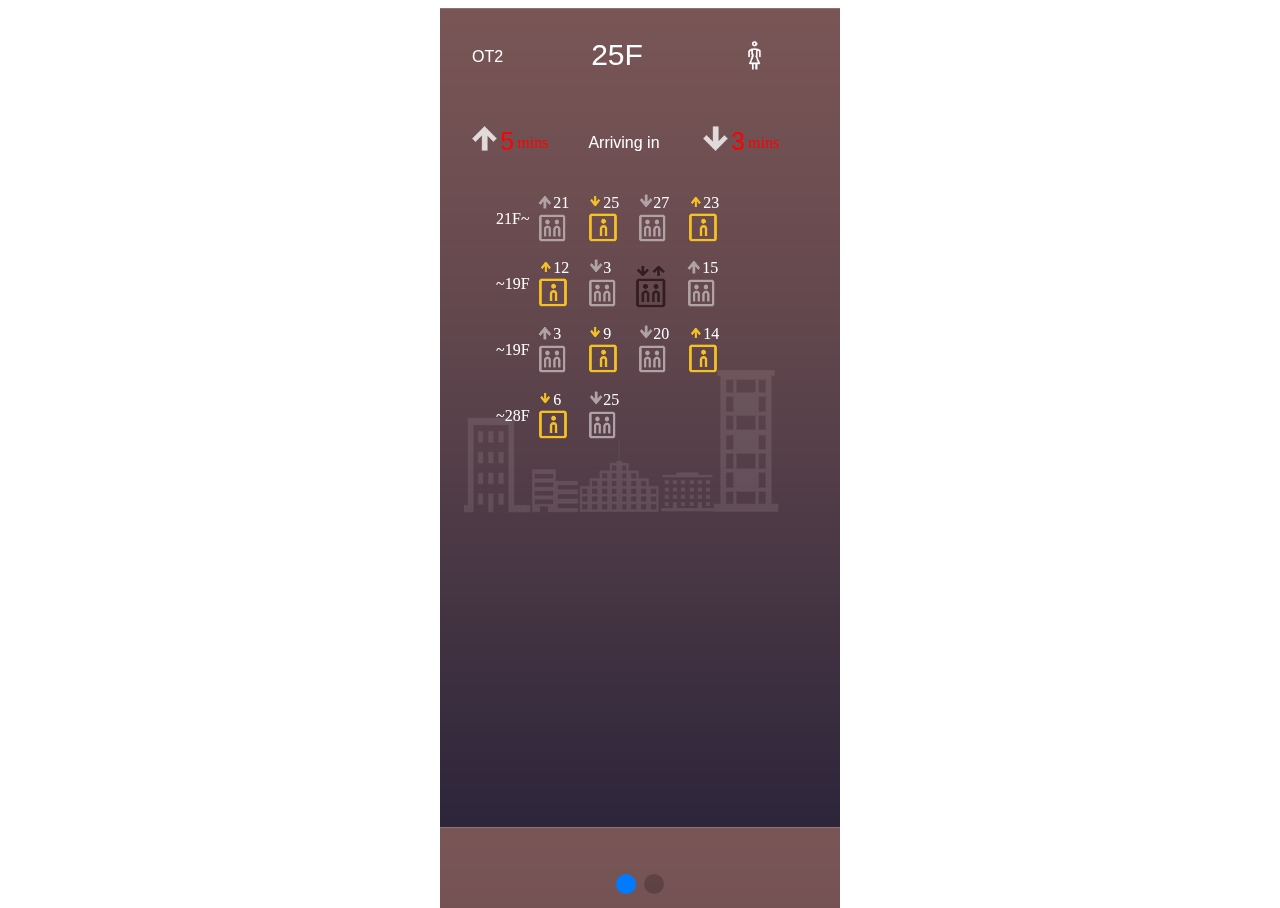
==== queueFree_change/index.html @ e272f4ec "Latest Change" ====
<!DOCTYPE HTML>
<html>
	<meta charset="UTF-8">    
	<!--设置视口,解决pc和手机屏幕不匹配问题-->    
	<meta name="viewport" content="width=device-width,     
	initial-scale=1.0,user-scalable=no,maximum-scale=1.0,minimum-scale=1.0">
	<head>		
		<link rel="stylesheet" href="css/swiper.min.css">
		<link rel="stylesheet" href="css/main.css" />
		<script src="js/swiper.min.js"></script>
		<script src="js/jquery.min.js"></script>	
		<script src="js/jquery.slimscroll.min.js"></script>
		<script src="js/queueFree.js"></script>
		
	</head>
	<body>
		<div class="swiper-container">		
			<div class="swiper-wrapper">
				<div class="swiper-slide">	
					<div class="main_wrap">
						<div class="setting">
							<p class="company">OT2</p>
							<p class="floor">25F</p>
							<img src="images/female.png" width="30" height="30" class = "setting-sex"/>				
						</div>
						<div class="time-container">
							<img src="images/arrow_up.png" width="25" height="25" class = "arrow-up"/>	
							<p class="time">5</p>
							<p class="min">mins</p>						
							<p class="arrive">Arriving in</p>
							<img src="images/arrow_down.png" width="25" height="25" class = "arrow-down"/>
							<p class="time">3</p>
							<p class="min">mins</p>
						</div>
						<div class = "lift-container">
							<p class="lift_floor">21F~</p>
							<ul class="floor_higher">
								<li>
								<div class="container">
									<div class="director">
										<img src="images/up_red.png" width="15" height="15" class = "img_arrow1"/>				
									</div>
									<div class="content" id="f1">21</div>
									<img src="images/lift_red.png" width="30" height="30" class = "cave1"/>
								</div>																
								</li>
								<li>
								<div class="container">
									<div class="director">
										<img src="images/down_green.png" width="15" height="15" class = "img_arrow2"/>				
									</div>
									<div class="content" id="f2">25</div>
									<img src="images/lift_green.png" width="30" height="30" class = "cave2"/>
								</div>																
								</li>
								<li>
								<div class="container">
									<div class="director">
										<img src="images/down_red.png" width="15" height="15" class = "img_arrow3"/>				
									</div>
									<div class="content" id="f3">27</div>
									<img src="images/lift_red.png" width="30" height="30" class = "cave3"/>
								</div>																
								</li>
								<li>
								<div class="container">
									<div class="director">
										<img src="images/up_green.png" width="15" height="15" class = "img_arrow4"/>				
									</div>
									<div class="content" id = "f4">23</div>
									<img src="images/lift_green.png" width="30" height="30" class = "cave4"/>
								</div>															
								</li>
							</ul>	
							<p class="lift_floor">~19F</p>
							<ul class = "floor_lower">
								<li>
								<div class="container">
									<div class="director">
										<img src="images/up_green.png" width="15" height="15" class = "img_arrow4"/>				
									</div>
									<div class="content" id="f5">12</div>
									<img src="images/lift_green.png" width="30" height="30" class = "cave4"/>
								</div>									
								</li>
								<li>
								<div class="container-s">
									<div class="director">
										<img src="images/down_red.png" width="15" height="15" class = "img_arrow3"/>				
									</div>
									<div class="content" id="f6">3</div>
									<img src="images/lift_red.png" width="30" height="30" class = "cave3"/>
								</div>																
								</li>
								<li class ="repair_lift"><img src="images/repair_lift.png" width="45" height="45"/></li>
								<li>
								<div class="container">
									<div class="director">
										<img src="images/up_red.png" width="15" height="15" class = "img_arrow1"/>				
									</div>
									<div class="content" id="f7">15</div>
									<img src="images/lift_red.png" width="30" height="30" class = "cave1"/>
								</div>															
								</li>						
							</ul>
							<p class="lift_floor">~19F</p>
							<ul class = "floor_lower">
								<li>
								<div class="container">
									<div class="director">
										<img src="images/up_red.png" width="15" height="15" class = "img_arrow1"/>				
									</div>
									<div class="content" id="f8">3</div>
									<img src="images/lift_red.png" width="30" height="30" class = "cave1"/>
								</div>																
								</li>
								<li>
								<div class="container">
									<div class="director">
										<img src="images/down_green.png" width="15" height="15" class = "img_arrow2"/>				
									</div>
									<div class="content" id="f9">9</div>
									<img src="images/lift_green.png" width="30" height="30" class = "cave2"/>
								</div>															
								</li>
								<li>
								<div class="container">
									<div class="director">
										<img src="images/down_red.png" width="15" height="15" class = "img_arrow3"/>				
									</div>
									<div class="content" id="f10">20</div>
									<img src="images/lift_red.png" width="30" height="30" class = "cave3"/>
								</div>																
								</li>
								<li>
								<div class="container">
									<div class="director">
										<img src="images/up_green.png" width="15" height="15" class = "img_arrow4"/>				
									</div>
									<div class="content" id="f11">14</div>
									<img src="images/lift_green.png" width="30" height="30" class = "cave4"/>
								</div>																
								</li></ul>
							<p class="lift_floor">~28F</p>
							<ul class = "cargo_lift">
								<li>
								<div class="container">
									<div class="director">
										<img src="images/down_green.png" width="15" height="15" class = "img_arrow2"/>				
									</div>
									<div class="content" id="f12">6</div>
									<img src="images/lift_green.png" width="30" height="30" class = "cave2"/>
								</div>															
								</li>
								<li>
								<div class="container">
									<div class="director">
										<img src="images/down_red.png" width="15" height="15" class = "img_arrow3"/>				
									</div>
									<div class="content" id="f13">25</div>
									<img src="images/lift_red.png" width="30" height="30" class = "cave3"/>
								</div>																
								</li>
							</ul>							
						</div>				
					</div>	
				</div>
				<div class="swiper-slide">
					<div class="main_wrap">
						<div class="setting">
							<p class="company">OT2</p>
							<p class="floor">25F</p>
							<img src="images/female.png" width="30" height="30" class = "setting-sex"/>				
						</div>
						<div class="outer-container">
							<div class="inner-container">
							<ul class="wc_show">
								<li class ="wc_floor">25F</li>
								<div class="wc">
									<li class ="wc_icon"><img src="images/wc_green.png" width="40" height="40" class = "wc1"/></li>
									<li class ="wc_icon"><img src="images/wc_red.png" width="40" height="40" class = "wc_maintain"/></li>
									<li class ="wc_icon"><img src="images/wc_green.png" width="40" height="40" class = "wc_maintain"/></li>
									<li class ="wc_icon"><img src="images/wc_green.png" width="40" height="40" class = "wc_maintain"/></li>
								</div>															
							</ul>
							<ul class="wc_show">
								<li class ="wc_floor">26F</li>
								<div class="wc">
									<li class ="wc_icon"><img src="images/wc_red.png" width="40" height="40" class = "wc_maintain"/></li>
									<li class ="wc_icon"><img src="images/wc_red.png" width="40" height="40" class = "wc2"/></li>
									<li class ="wc_icon"><img src="images/wc_green.png" width="40" height="40" class = "wc3"/></li>
									<li class ="wc_icon"><img src="images/wc_green.png" width="40" height="40" class = "wc_maintain"/></li>			
								</div>															
							</ul>
							<ul class="wc_show">
								<li class ="wc_floor">24F</li>
								<div class="wc">
									<li class ="wc_icon"><img src="images/wc_red.png" width="40" height="40" class = "wc_maintain"/></li>
									<li class ="wc_icon"><img src="images/wc_green.png" width="40" height="40" class = "wc_maintain"/></li>
									<li class ="wc_icon"><img src="images/wc_green.png" width="40" height="40" class = "wc1"/></li>
									<li class ="wc_icon"><img src="images/repair_wc.png" width="40" height="40" class = "wc_maintain"/></li>										
								</div>															
							</ul>
							<ul class="wc_show">
								<li class ="wc_floor">23F</li>
								<div class="wc">
									<li class ="wc_icon"><img src="images/wc_green.png" width="40" height="40" class = "wc1"/></li>
									<li class ="wc_icon"><img src="images/wc_green.png" width="40" height="40" class = "wc_maintain"/></li>
									<li class ="wc_icon"><img src="images/wc_red.png" width="40" height="40" class = "wc_maintain"/></li>
									<li class ="wc_icon"><img src="images/wc_green.png" width="40" height="40" class = "wc_maintain"/></li>								
								</div>															
							</ul>
							<ul class="wc_show">
								<li class ="wc_floor">27F</li>
								<div class="wc">
									<li class ="wc_icon"><img src="images/wc_red.png" width="40" height="40" class = "wc_maintain"/></li>
									<li class ="wc_icon"><img src="images/wc_green.png" width="40" height="40" class = "wc_maintain"/></li>
									<li class ="wc_icon"><img src="images/wc_red.png" width="40" height="40" class = "wc2"/></li>
									<li class ="wc_icon"><img src="images/wc_green.png" width="40" height="40" class = "wc_maintain"/></li>											
								</div>															
							</ul>
							<ul class="wc_show">
								<li class ="wc_floor">22F</li>
								<div class="wc">
									<li class ="wc_icon"><img src="images/wc_red.png" width="40" height="40" class = "wc_maintain"/></li>
									<li class ="wc_icon"><img src="images/wc_green.png" width="40" height="40" class = "wc1"/></li>
									<li class ="wc_icon"><img src="images/wc_green.png" width="40" height="40" class = "wc_maintain"/></li>
									<li class ="wc_icon"><img src="images/wc_red.png" width="40" height="40" class = "wc_maintain"/></li>													
								</div>															
							</ul>
							<ul class="wc_show">
								<li class ="wc_floor">28F</li>
								<div class="wc">
									<li class ="wc_icon"><img src="images/wc_green.png" width="40" height="40" class = "wc_maintain"/></li>
									<li class ="wc_icon"><img src="images/wc_red.png" width="40" height="40" class = "wc_maintain"/></li>
									<li class ="wc_icon"><img src="images/wc_red.png" width="40" height="40" class = "wc_maintain"/></li>
									<li class ="wc_icon"><img src="images/wc_red.png" width="40" height="40" class = "wc2"/></li>													
								</div>															
							</ul>
							<ul class="wc_show">
								<li class ="wc_floor">21F</li>
								<div class="wc">
									<li class ="wc_icon"><img src="images/wc_red.png" width="40" height="40" class = "wc2"/></li>
									<li class ="wc_icon"><img src="images/wc_green.png" width="40" height="40" class = "wc_maintain"/></li>
									<li class ="wc_icon"><img src="images/wc_red.png" width="40" height="40" class = "wc_maintain"/></li>
									<li class ="wc_icon"><img src="images/wc_red.png" width="40" height="40" class = "wc_maintain"/></li>													
								</div>															
							</ul>
						</div>	
						</div>
														
					</div>				
				</div>
			</div>
			<div class="swiper-pagination"></div>
		</div>
	<!-- Initialize Swiper -->
	  <script>

	    var swiper = new Swiper('.swiper-container', {
	
	      pagination: {	
	        el: '.swiper-pagination'
	      },
	
	    });
	
	  </script>
	</body>
</html>
---- queueFree_change/css/main.css ----
html, body 
{
		
	position: relative;

	height: 100%;

}

body {
	rgin: 0;
	dding: 0;
}

.swiper-container {

	width: 100%;

	height: 100%;

}

.swiper-slide {		
	/* Center slide text vertically */

	display: -webkit-box;

	display: -ms-flexbox;

	display: -webkit-flex;

    display: flex;
    
    -webkit-box-pack: center;
    
    -ms-flex-pack: center;
    
    -webkit-justify-content: center;
    
    justify-content: center;
    
    -webkit-box-align: center;
    
    -ms-flex-align: center;
    
    -webkit-align-items: center;
    
    align-items: center;
	

}

.swiper-pagination-bullet {
	width: 20px;

	height: 20px;
	
	text-align: center;
	
	line-height: 20px;
	
	font-size: 12px;
	
	color:#000;
	
	opacity: 1;
	
	background: rgba(0,0,0,0.2);

}

.swiper-pagination-bullet-active {

	color:#fff;

	background: #007aff;

}

.header
{
	position: relative;
	color: #fff;
	text-shadow: 0 0 0.5px rgba(255,255,255,0.25);
	text-align: center;
	margin: 0;
	padding: 1em 0 0 0;
	cursor: default;
}

.alert{
	font-size: 20px;	
	-webkit-text-stroke: 1px white;
	letter-spacing: 0.03em;
}
.wc_count{
	font-size: 20px;
	-webkit-text-stroke: 1px white;
	letter-spacing: 0.03em;
	margin-top: 65px;
}
.floor_subscriber
{
	border-top: solid 1px rgba(255,255,255,0.5);
	-webkit-text-stroke: 0.3px white;
	letter-spacing: 0.03em;
}	
.sex_subscriber
{
	border-top: solid 1px rgba(255,255,255,0.5);
	-webkit-text-stroke: 0.3px white;
	letter-spacing: 0.03em;
}
.company-before
{
	box-shadow: inset 0 0 0 1.5px #fff;
	width: 100px;
	height: 20px;	
	color:#fff;
	text-align: center;
	margin-left: 80px;
	margin-bottom: 40px;
}	
.company_wc
{
	box-shadow: inset 0 0 0 1.5px #fff;
	width: 100px;
	height: 20px;	
	color:#fff;
	text-align: center;
	margin-left: 100px;
	margin-bottom: 40px;
}
.main_wrap{    
	position: absolute; 
	left: 0;    
	right: 0;    
	top: 0;    
	bottom: 0; 
	background: url('../images/bg.PNG') repeat;
	margin: 0 auto 0;
	width: 25rem;
} 
.main_container{
	width: 270px;
	height: 200px;
	position: relative;
}
.lift_floor{
	float: left;
	margin-left: 1rem;
	margin-right: 0.5rem;
	color:#fff;
}
.floor_higher{    
	width:17rem;    
	height:0.1rem;    
	margin:0 0 0 0;} 
.floor_higher ul{
	width:8.5rem;
}
.floor_higher li{
	list-style-type:none;         
}
.floor_lower li{
	list-style-type:none;         
}
.cargo_lift li{
	list-style-type:none;         
}
.wc_show{
	width:17rem;    
	height:2rem;    
	margin:3rem 0 0 0;
}
.wc_show li{
	list-style-type:none;         
}
.wc_icon{    
	width:1.5rem;    
	height:2.1rem;    
	float:left;    
	margin-left:1.625rem;
} 
.wc{
	float:left; 
}
.wc_floor{  
	position: absolute;
	float:left;    
	margin-right:0.5rem;
	margin-top: 1rem;
	color:#fff;
}

.repair_lift{    
	width:1.5rem;    
	height:3.4rem;    
	float:left;    
	margin-right:2.2rem;
	margin-top: 0.3rem;
} 
.repair_wc{
	width:1.5rem;    
	height:4.1rem;    
	float:left;    
	margin-left:2rem;
}
.setting_lift{
	margin:15.5rem 0 0 13rem;
}
.setting_wc{
	margin:0 0 0 13.5rem;
}
.container {
	width: 100%;
	width:1.5rem;    
	height:4.1rem;    
	float:left;    
	margin-right:1.625rem;
}
.container-s {
	width: 100%;
	width:1.5rem;    
	height:4.1rem;    
	float:left;    
	margin-right:1rem;
}
.content {float: right; width: 35%;color:#fff;} 
.director {float: left; width: 40%;}
.outer-container{
	width: 300px;
	height: 300px;
	position: absolute;
	left:5%;
	margin-top: 10rem;
}
.inner-container{
	position: absolute;
	left: 0;
	top: -40px;
	right: -17px;
	overflow-x: hidden;
	overflow-y: scroll;	
}
.lift-container{
	width: 270px;
	height: 200px;
	position: relative;
	left:10%;
}
.wc_icon_s{
	display:none;
}
.setting{
}
.company{
	float: left;
	color:#fff;
	margin-left: 2rem;
	margin-top: 2rem;
	font-family: Arial;
	margin-top: 2.5rem;
}
.floor{
	float: left;
	color:#fff;
	margin-left: 5.5rem;
	font-size: 30px;
	font-family: Arial;
}
.setting-sex{
	float: left;
	margin-left: 6rem;
	margin-top: 2rem;
}
.time-container{
	float: left;	
	margin-left: 2rem;
	margin-bottom: 0.8rem;
}
.arrow-up{
	float: left;
	margin-top: 1.5rem;
}
.time{
	float: inherit;
	color:red;
	font-size: 25px;
	font-family: Arial;
	margin-left: 0.2rem;
	
}
.min{
	float: left;
	color: red;	
	margin-left: 0.2rem;
	margin-top: 2rem;	
}
.arrive{
	float: left;
	color:#fff;
	font-family: Arial;
	margin-left: 2.5rem;
	margin-top: 2rem;
}
.arrow-down{
	float: left;
	margin-top: 1.5rem;
	margin-left: 2.7rem;
}
.time-down{
	color:red;
	float: left;
	font-size: 25px;
	font-family: Arial;
	margin-left: 0.2rem;
}
.min-down{
	color: red;
	float: left;	
}
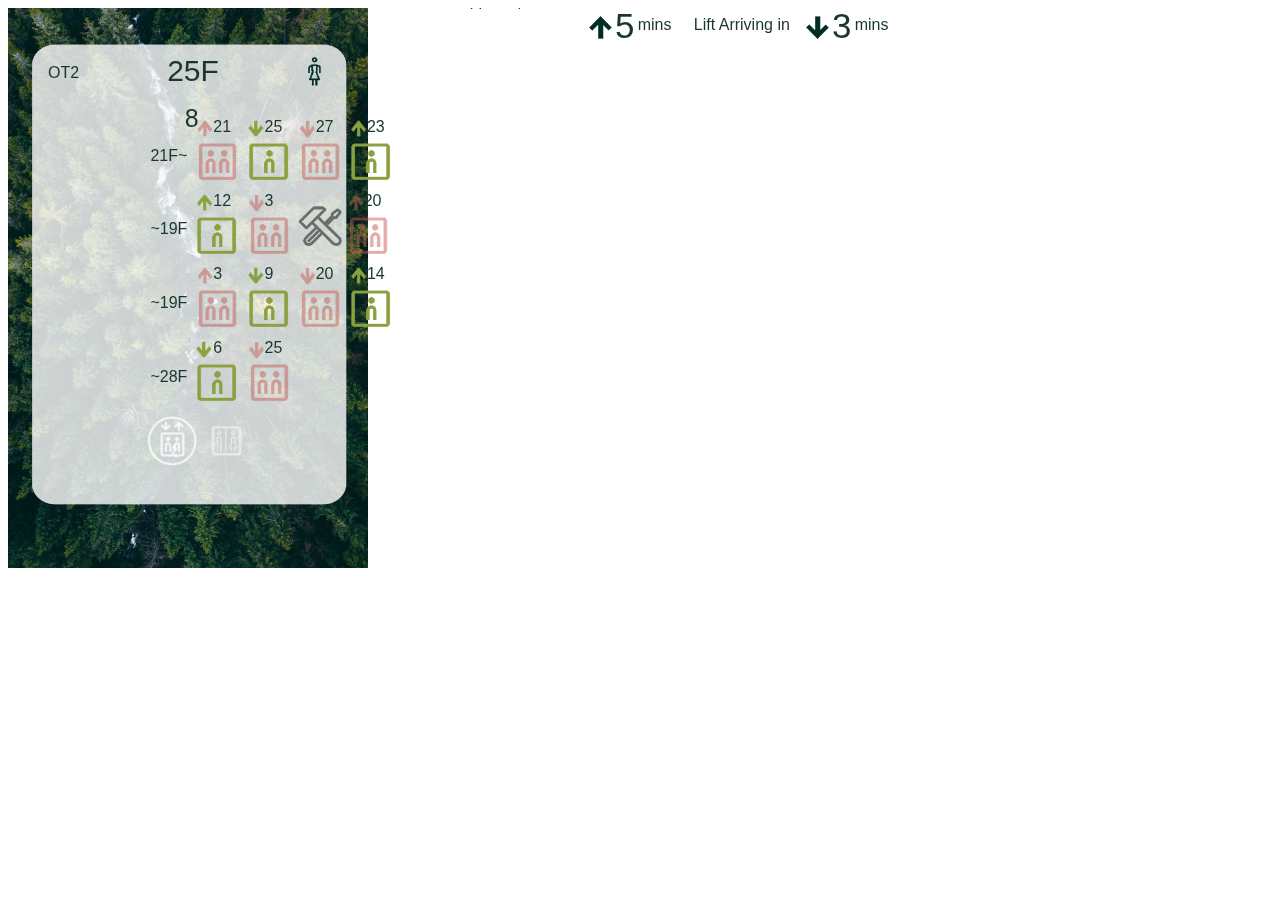
==== commit da62c8de: "Latest Change" ====
--- a/queueFree_change/index.html
+++ b/queueFree_change/index.html
@@ -22,13 +22,20 @@
 							<p class="company">OT2</p>
 							<p class="floor">25F</p>
 							<img src="images/female.png" width="30" height="30" class = "setting-sex"/>				
+						</div>						
+						<div class="count-queue">
+							<p class="count-person">8</p>
+							
+						</div>
+						<div >
+							<p class="count-desc">ppl in queue</p>
 						</div>
 						<div class="time-container">
-							<img src="images/arrow_up.png" width="25" height="25" class = "arrow-up"/>	
+							<img src="images/arrow_up.png" width="23" height="23" class = "arrow-up"/>	
 							<p class="time">5</p>
 							<p class="min">mins</p>						
-							<p class="arrive">Arriving in</p>
-							<img src="images/arrow_down.png" width="25" height="25" class = "arrow-down"/>
+							<p class="arrive">Lift Arriving in</p>
+							<img src="images/arrow_down.png" width="23" height="23" class = "arrow-down"/>
 							<p class="time">3</p>
 							<p class="min">mins</p>
 						</div>
@@ -38,37 +45,39 @@
 								<li>
 								<div class="container">
 									<div class="director">
-										<img src="images/up_red.png" width="15" height="15" class = "img_arrow1"/>				
+										<img src="images/up_red.png" width="20" height="20" class = "img_arrow1"/>				
 									</div>
 									<div class="content" id="f1">21</div>
-									<img src="images/lift_red.png" width="30" height="30" class = "cave1"/>
-								</div>																
-								</li>
-								<li>
-								<div class="container">
-									<div class="director">
-										<img src="images/down_green.png" width="15" height="15" class = "img_arrow2"/>				
+									<div class="cave">
+										<img src="images/lift_red.png" width="45" height="40" class = "cave1"/>
+									</div>	
+								</div>																
+								</li>
+								<li>
+								<div class="container">
+									<div class="director">
+										<img src="images/down_green.png" width="20" height="20" class = "img_arrow2"/>				
 									</div>
 									<div class="content" id="f2">25</div>
-									<img src="images/lift_green.png" width="30" height="30" class = "cave2"/>
-								</div>																
-								</li>
-								<li>
-								<div class="container">
-									<div class="director">
-										<img src="images/down_red.png" width="15" height="15" class = "img_arrow3"/>				
+									<img src="images/lift_green.png" width="45" height="40" class = "cave2"/>
+								</div>																
+								</li>
+								<li>
+								<div class="container">
+									<div class="director">
+										<img src="images/down_red.png" width="20" height="20" class = "img_arrow3"/>				
 									</div>
 									<div class="content" id="f3">27</div>
-									<img src="images/lift_red.png" width="30" height="30" class = "cave3"/>
-								</div>																
-								</li>
-								<li>
-								<div class="container">
-									<div class="director">
-										<img src="images/up_green.png" width="15" height="15" class = "img_arrow4"/>				
+									<img src="images/lift_red.png" width="45" height="40" class = "cave3"/>
+								</div>																
+								</li>
+								<li>
+								<div class="container">
+									<div class="director">
+										<img src="images/up_green.png" width="20" height="20" class = "img_arrow4"/>				
 									</div>
 									<div class="content" id = "f4">23</div>
-									<img src="images/lift_green.png" width="30" height="30" class = "cave4"/>
+									<img src="images/lift_green.png" width="45" height="40" class = "cave4"/>
 								</div>															
 								</li>
 							</ul>	
@@ -77,29 +86,29 @@
 								<li>
 								<div class="container">
 									<div class="director">
-										<img src="images/up_green.png" width="15" height="15" class = "img_arrow4"/>				
+										<img src="images/up_green.png" width="20" height="20" class = "img_arrow4"/>				
 									</div>
 									<div class="content" id="f5">12</div>
-									<img src="images/lift_green.png" width="30" height="30" class = "cave4"/>
+									<img src="images/lift_green.png" width="45" height="40" class = "cave4"/>
 								</div>									
 								</li>
 								<li>
-								<div class="container-s">
-									<div class="director">
-										<img src="images/down_red.png" width="15" height="15" class = "img_arrow3"/>				
+								<div class="container">
+									<div class="director">
+										<img src="images/down_red.png" width="20" height="20" class = "img_arrow3"/>				
 									</div>
 									<div class="content" id="f6">3</div>
-									<img src="images/lift_red.png" width="30" height="30" class = "cave3"/>
+									<img src="images/lift_red.png" width="45" height="40" class = "cave3"/>
 								</div>																
 								</li>
 								<li class ="repair_lift"><img src="images/repair_lift.png" width="45" height="45"/></li>
 								<li>
 								<div class="container">
 									<div class="director">
-										<img src="images/up_red.png" width="15" height="15" class = "img_arrow1"/>				
-									</div>
-									<div class="content" id="f7">15</div>
-									<img src="images/lift_red.png" width="30" height="30" class = "cave1"/>
+										<img src="images/up_red.png" width="20" height="20" class = "img_arrow1"/>				
+									</div>
+									<div class="content" id="f7">20</div>
+									<img src="images/lift_red.png" width="45" height="40" class = "cave1"/>
 								</div>															
 								</li>						
 							</ul>
@@ -108,37 +117,37 @@
 								<li>
 								<div class="container">
 									<div class="director">
-										<img src="images/up_red.png" width="15" height="15" class = "img_arrow1"/>				
+										<img src="images/up_red.png" width="20" height="20" class = "img_arrow1"/>				
 									</div>
 									<div class="content" id="f8">3</div>
-									<img src="images/lift_red.png" width="30" height="30" class = "cave1"/>
-								</div>																
-								</li>
-								<li>
-								<div class="container">
-									<div class="director">
-										<img src="images/down_green.png" width="15" height="15" class = "img_arrow2"/>				
+									<img src="images/lift_red.png" width="45" height="40" class = "cave1"/>
+								</div>																
+								</li>
+								<li>
+								<div class="container">
+									<div class="director">
+										<img src="images/down_green.png" width="20" height="20" class = "img_arrow2"/>				
 									</div>
 									<div class="content" id="f9">9</div>
-									<img src="images/lift_green.png" width="30" height="30" class = "cave2"/>
-								</div>															
-								</li>
-								<li>
-								<div class="container">
-									<div class="director">
-										<img src="images/down_red.png" width="15" height="15" class = "img_arrow3"/>				
+									<img src="images/lift_green.png" width="45" height="40" class = "cave2"/>
+								</div>															
+								</li>
+								<li>
+								<div class="container">
+									<div class="director">
+										<img src="images/down_red.png" width="20" height="20" class = "img_arrow3"/>				
 									</div>
 									<div class="content" id="f10">20</div>
-									<img src="images/lift_red.png" width="30" height="30" class = "cave3"/>
-								</div>																
-								</li>
-								<li>
-								<div class="container">
-									<div class="director">
-										<img src="images/up_green.png" width="15" height="15" class = "img_arrow4"/>				
+									<img src="images/lift_red.png" width="45" height="40" class = "cave3"/>
+								</div>																
+								</li>
+								<li>
+								<div class="container">
+									<div class="director">
+										<img src="images/up_green.png" width="20" height="20" class = "img_arrow4"/>				
 									</div>
 									<div class="content" id="f11">14</div>
-									<img src="images/lift_green.png" width="30" height="30" class = "cave4"/>
+									<img src="images/lift_green.png" width="45" height="40" class = "cave4"/>
 								</div>																
 								</li></ul>
 							<p class="lift_floor">~28F</p>
@@ -146,24 +155,29 @@
 								<li>
 								<div class="container">
 									<div class="director">
-										<img src="images/down_green.png" width="15" height="15" class = "img_arrow2"/>				
+										<img src="images/down_green.png" width="20" height="20" class = "img_arrow2"/>				
 									</div>
 									<div class="content" id="f12">6</div>
-									<img src="images/lift_green.png" width="30" height="30" class = "cave2"/>
-								</div>															
-								</li>
-								<li>
-								<div class="container">
-									<div class="director">
-										<img src="images/down_red.png" width="15" height="15" class = "img_arrow3"/>				
+									<img src="images/lift_green.png" width="45" height="40" class = "cave2"/>
+								</div>															
+								</li>
+								<li>
+								<div class="container">
+									<div class="director">
+										<img src="images/down_red.png" width="20" height="20" class = "img_arrow3"/>				
 									</div>
 									<div class="content" id="f13">25</div>
-									<img src="images/lift_red.png" width="30" height="30" class = "cave3"/>
+									<img src="images/lift_red.png" width="45" height="40" class = "cave3"/>
 								</div>																
 								</li>
 							</ul>							
-						</div>				
+						</div>	
+						<div class="page">
+							<img src="images/lift_page_use.png" width="50" height="50" class = "lf_page"/>
+							<img src="images/wc_page_no.png" width="50" height="50" class = "wc_page"/>
+						</div>			
 					</div>	
+					
 				</div>
 				<div class="swiper-slide">
 					<div class="main_wrap">
@@ -177,78 +191,81 @@
 							<ul class="wc_show">
 								<li class ="wc_floor">25F</li>
 								<div class="wc">
-									<li class ="wc_icon"><img src="images/wc_green.png" width="40" height="40" class = "wc1"/></li>
-									<li class ="wc_icon"><img src="images/wc_red.png" width="40" height="40" class = "wc_maintain"/></li>
-									<li class ="wc_icon"><img src="images/wc_green.png" width="40" height="40" class = "wc_maintain"/></li>
-									<li class ="wc_icon"><img src="images/wc_green.png" width="40" height="40" class = "wc_maintain"/></li>
+									<li class ="wc_icon"><img src="images/wc_green.png" width="50" height="45" class = "wc1"/></li>
+									<li class ="wc_icon"><img src="images/wc_red.png" width="50" height="45" class = "wc_maintain"/></li>
+									<li class ="wc_icon"><img src="images/wc_green.png" width="50" height="45" class = "wc_maintain"/></li>
+									<li class ="wc_icon"><img src="images/wc_green.png" width="50" height="45" class = "wc_maintain"/></li>
 								</div>															
 							</ul>
 							<ul class="wc_show">
 								<li class ="wc_floor">26F</li>
 								<div class="wc">
-									<li class ="wc_icon"><img src="images/wc_red.png" width="40" height="40" class = "wc_maintain"/></li>
-									<li class ="wc_icon"><img src="images/wc_red.png" width="40" height="40" class = "wc2"/></li>
-									<li class ="wc_icon"><img src="images/wc_green.png" width="40" height="40" class = "wc3"/></li>
-									<li class ="wc_icon"><img src="images/wc_green.png" width="40" height="40" class = "wc_maintain"/></li>			
+									<li class ="wc_icon"><img src="images/wc_red.png" width="50" height="45" class = "wc_maintain"/></li>
+									<li class ="wc_icon"><img src="images/wc_red.png" width="50" height="45" class = "wc2"/></li>
+									<li class ="wc_icon"><img src="images/wc_green.png" width="50" height="45" class = "wc3"/></li>
+									<li class ="wc_icon"><img src="images/wc_green.png" width="50" height="45" class = "wc_maintain"/></li>			
 								</div>															
 							</ul>
 							<ul class="wc_show">
 								<li class ="wc_floor">24F</li>
 								<div class="wc">
-									<li class ="wc_icon"><img src="images/wc_red.png" width="40" height="40" class = "wc_maintain"/></li>
-									<li class ="wc_icon"><img src="images/wc_green.png" width="40" height="40" class = "wc_maintain"/></li>
-									<li class ="wc_icon"><img src="images/wc_green.png" width="40" height="40" class = "wc1"/></li>
-									<li class ="wc_icon"><img src="images/repair_wc.png" width="40" height="40" class = "wc_maintain"/></li>										
+									<li class ="wc_icon"><img src="images/wc_red.png" width="50" height="45" class = "wc_maintain"/></li>
+									<li class ="wc_icon"><img src="images/wc_green.png" width="50" height="45" class = "wc_maintain"/></li>
+									<li class ="wc_icon"><img src="images/wc_green.png" width="50" height="45" class = "wc1"/></li>
+									<li class ="repair_wc"><img src="images/repair_wc.png" width="42" height="40" class = "wc_maintain"/></li>										
 								</div>															
 							</ul>
 							<ul class="wc_show">
 								<li class ="wc_floor">23F</li>
 								<div class="wc">
-									<li class ="wc_icon"><img src="images/wc_green.png" width="40" height="40" class = "wc1"/></li>
-									<li class ="wc_icon"><img src="images/wc_green.png" width="40" height="40" class = "wc_maintain"/></li>
-									<li class ="wc_icon"><img src="images/wc_red.png" width="40" height="40" class = "wc_maintain"/></li>
-									<li class ="wc_icon"><img src="images/wc_green.png" width="40" height="40" class = "wc_maintain"/></li>								
+									<li class ="wc_icon"><img src="images/wc_green.png" width="50" height="45" class = "wc1"/></li>
+									<li class ="wc_icon"><img src="images/wc_green.png" width="50" height="45" class = "wc_maintain"/></li>
+									<li class ="wc_icon"><img src="images/wc_red.png" width="50" height="45" class = "wc_maintain"/></li>
+									<li class ="wc_icon"><img src="images/wc_green.png" width="50" height="45" class = "wc_maintain"/></li>								
 								</div>															
 							</ul>
 							<ul class="wc_show">
 								<li class ="wc_floor">27F</li>
 								<div class="wc">
-									<li class ="wc_icon"><img src="images/wc_red.png" width="40" height="40" class = "wc_maintain"/></li>
-									<li class ="wc_icon"><img src="images/wc_green.png" width="40" height="40" class = "wc_maintain"/></li>
-									<li class ="wc_icon"><img src="images/wc_red.png" width="40" height="40" class = "wc2"/></li>
-									<li class ="wc_icon"><img src="images/wc_green.png" width="40" height="40" class = "wc_maintain"/></li>											
+									<li class ="wc_icon"><img src="images/wc_red.png" width="50" height="45" class = "wc_maintain"/></li>
+									<li class ="wc_icon"><img src="images/wc_green.png" width="50" height="45" class = "wc_maintain"/></li>
+									<li class ="wc_icon"><img src="images/wc_red.png" width="50" height="45" class = "wc2"/></li>
+									<li class ="wc_icon"><img src="images/wc_green.png" width="50" height="45" class = "wc_maintain"/></li>											
 								</div>															
 							</ul>
 							<ul class="wc_show">
 								<li class ="wc_floor">22F</li>
 								<div class="wc">
-									<li class ="wc_icon"><img src="images/wc_red.png" width="40" height="40" class = "wc_maintain"/></li>
-									<li class ="wc_icon"><img src="images/wc_green.png" width="40" height="40" class = "wc1"/></li>
-									<li class ="wc_icon"><img src="images/wc_green.png" width="40" height="40" class = "wc_maintain"/></li>
-									<li class ="wc_icon"><img src="images/wc_red.png" width="40" height="40" class = "wc_maintain"/></li>													
+									<li class ="wc_icon"><img src="images/wc_red.png" width="50" height="45" class = "wc_maintain"/></li>
+									<li class ="wc_icon"><img src="images/wc_green.png" width="50" height="45" class = "wc1"/></li>
+									<li class ="wc_icon"><img src="images/wc_green.png" width="50" height="45" class = "wc_maintain"/></li>
+									<li class ="wc_icon"><img src="images/wc_red.png" width="50" height="45" class = "wc_maintain"/></li>													
 								</div>															
 							</ul>
 							<ul class="wc_show">
 								<li class ="wc_floor">28F</li>
 								<div class="wc">
-									<li class ="wc_icon"><img src="images/wc_green.png" width="40" height="40" class = "wc_maintain"/></li>
-									<li class ="wc_icon"><img src="images/wc_red.png" width="40" height="40" class = "wc_maintain"/></li>
-									<li class ="wc_icon"><img src="images/wc_red.png" width="40" height="40" class = "wc_maintain"/></li>
-									<li class ="wc_icon"><img src="images/wc_red.png" width="40" height="40" class = "wc2"/></li>													
+									<li class ="wc_icon"><img src="images/wc_green.png" width="50" height="45" class = "wc_maintain"/></li>
+									<li class ="wc_icon"><img src="images/wc_red.png" width="50" height="45" class = "wc_maintain"/></li>
+									<li class ="wc_icon"><img src="images/wc_red.png" width="50" height="45" class = "wc_maintain"/></li>
+									<li class ="wc_icon"><img src="images/wc_red.png" width="50" height="45" class = "wc2"/></li>													
 								</div>															
 							</ul>
 							<ul class="wc_show">
 								<li class ="wc_floor">21F</li>
 								<div class="wc">
-									<li class ="wc_icon"><img src="images/wc_red.png" width="40" height="40" class = "wc2"/></li>
-									<li class ="wc_icon"><img src="images/wc_green.png" width="40" height="40" class = "wc_maintain"/></li>
-									<li class ="wc_icon"><img src="images/wc_red.png" width="40" height="40" class = "wc_maintain"/></li>
-									<li class ="wc_icon"><img src="images/wc_red.png" width="40" height="40" class = "wc_maintain"/></li>													
+									<li class ="wc_icon"><img src="images/wc_red.png" width="50" height="45" class = "wc2"/></li>
+									<li class ="wc_icon"><img src="images/wc_green.png" width="50" height="45" class = "wc_maintain"/></li>
+									<li class ="wc_icon"><img src="images/wc_red.png" width="50" height="45" class = "wc_maintain"/></li>
+									<li class ="wc_icon"><img src="images/wc_red.png" width="50" height="45" class = "wc_maintain"/></li>													
 								</div>															
 							</ul>
 						</div>	
 						</div>
-														
+						<div class="page-wc">
+							<img src="images/lift_page_no.png" width="50" height="50" class = "lf_page"/>
+							<img src="images/wc_page_use.png" width="50" height="50" class = "wc_page"/>
+						</div>									
 					</div>				
 				</div>
 			</div>
--- a/queueFree_change/css/main.css
+++ b/queueFree_change/css/main.css
@@ -66,22 +66,18 @@
 	
 	opacity: 1;
 	
-	background: rgba(0,0,0,0.2);
+	background: rgba(0,0,0,0);
 
 }
 
 .swiper-pagination-bullet-active {
-
-	color:#fff;
-
-	background: #007aff;
 
 }
 
 .header
 {
 	position: relative;
-	color: #fff;
+	color: #19372F;
 	text-shadow: 0 0 0.5px rgba(255,255,255,0.25);
 	text-align: center;
 	margin: 0;
@@ -112,35 +108,15 @@
 	-webkit-text-stroke: 0.3px white;
 	letter-spacing: 0.03em;
 }
-.company-before
-{
-	box-shadow: inset 0 0 0 1.5px #fff;
-	width: 100px;
-	height: 20px;	
-	color:#fff;
-	text-align: center;
-	margin-left: 80px;
-	margin-bottom: 40px;
-}	
-.company_wc
-{
-	box-shadow: inset 0 0 0 1.5px #fff;
-	width: 100px;
-	height: 20px;	
-	color:#fff;
-	text-align: center;
-	margin-left: 100px;
-	margin-bottom: 40px;
-}
 .main_wrap{    
 	position: absolute; 
 	left: 0;    
 	right: 0;    
 	top: 0;    
 	bottom: 0; 
-	background: url('../images/bg.PNG') repeat;
+	background: url('../images/bg.jpg') no-repeat;
+	background-size: 22.5rem 35rem;
 	margin: 0 auto 0;
-	width: 25rem;
 } 
 .main_container{
 	width: 270px;
@@ -151,7 +127,9 @@
 	float: left;
 	margin-left: 1rem;
 	margin-right: 0.5rem;
-	color:#fff;
+	color:#19372F;
+	margin-top: 1.8rem;
+	font-family: Arial;
 }
 .floor_higher{    
 	width:17rem;    
@@ -172,14 +150,14 @@
 .wc_show{
 	width:17rem;    
 	height:2rem;    
-	margin:3rem 0 0 0;
+	margin:2.8rem 0 0 0;
 }
 .wc_show li{
 	list-style-type:none;         
 }
 .wc_icon{    
 	width:1.5rem;    
-	height:2.1rem;    
+	height:2rem;    
 	float:left;    
 	margin-left:1.625rem;
 } 
@@ -191,19 +169,20 @@
 	float:left;    
 	margin-right:0.5rem;
 	margin-top: 1rem;
-	color:#fff;
+	color:#19372F;
+	font-family: Arial;
 }
 
 .repair_lift{    
 	width:1.5rem;    
 	height:3.4rem;    
 	float:left;    
-	margin-right:2.2rem;
-	margin-top: 0.3rem;
+	margin-right:1.5rem;
+	margin-top: 0.8rem;
 } 
 .repair_wc{
 	width:1.5rem;    
-	height:4.1rem;    
+	height:2rem;    
 	float:left;    
 	margin-left:2rem;
 }
@@ -218,17 +197,16 @@
 	width:1.5rem;    
 	height:4.1rem;    
 	float:left;    
-	margin-right:1.625rem;
-}
-.container-s {
-	width: 100%;
-	width:1.5rem;    
-	height:4.1rem;    
-	float:left;    
-	margin-right:1rem;
-}
-.content {float: right; width: 35%;color:#fff;} 
-.director {float: left; width: 40%;}
+	margin-right:1.7rem;
+	margin-bottom: 0.5rem;
+}
+.content {
+	float: right; 
+	width: 25%;
+	color:#19372F;
+	font-family: Arial;
+} 
+.director {float: left; width: 50%;}
 .outer-container{
 	width: 300px;
 	height: 300px;
@@ -253,71 +231,106 @@
 .wc_icon_s{
 	display:none;
 }
+
 .setting{
+	margin-top: 1rem;
+	width:22rem;
 }
 .company{
 	float: left;
-	color:#fff;
-	margin-left: 2rem;
+	color: #19372F;
+	margin-left: 2.5rem;
 	margin-top: 2rem;
 	font-family: Arial;
 	margin-top: 2.5rem;
 }
 .floor{
 	float: left;
-	color:#fff;
+	color:#19372F;
 	margin-left: 5.5rem;
 	font-size: 30px;
 	font-family: Arial;
 }
 .setting-sex{
 	float: left;
-	margin-left: 6rem;
-	margin-top: 2rem;
+	margin-left: 5rem;
+	margin-top: 2rem;
+}
+.count-queue{
+	float: left;
+}
+.count-person{
+	float: left;
+	color:#19372F;	
+	font-size: 25px;
+	font-family: Arial;
+	margin-top: 5rem;
+	margin-left: -9rem;
+}
+.count-desc{
+	float: left;
+	margin-left: 8.8rem;
+	margin-top: -2rem;
+	font-family: Arial;
+	color:#19372F;	
 }
 .time-container{
 	float: left;	
-	margin-left: 2rem;
-	margin-bottom: 0.8rem;
+	margin-left: 2rem;	
+	margin-top: -2.5rem;
+	margin-bottom: -1rem;
 }
 .arrow-up{
 	float: left;
-	margin-top: 1.5rem;
+	margin-top: 2rem;
+}
+.arrow-down{
+	float: left;
+	margin-top: 2rem;
+	margin-left: 1rem;
 }
 .time{
 	float: inherit;
-	color:red;
-	font-size: 25px;
-	font-family: Arial;
-	margin-left: 0.2rem;
-	
+	color:#19372F;
+	font-size: 35px;
+	font-family: Arial;
+	margin-left: 0.2rem;	
+	font-family: Arial;
+	margin-top: 1.4rem;
 }
 .min{
 	float: left;
-	color: red;	
+	color: #19372F;	
 	margin-left: 0.2rem;
 	margin-top: 2rem;	
+	font-family: Arial;
 }
 .arrive{
 	float: left;
-	color:#fff;
-	font-family: Arial;
-	margin-left: 2.5rem;
-	margin-top: 2rem;
-}
-.arrow-down{
-	float: left;
-	margin-top: 1.5rem;
-	margin-left: 2.7rem;
-}
+	color:#19372F;
+	font-family: Arial;
+	margin-left: 1.4rem;
+	margin-top: 2rem;
+}
+
 .time-down{
-	color:red;
+	color:#19372F;
 	float: left;
 	font-size: 25px;
 	font-family: Arial;
 	margin-left: 0.2rem;
 }
 .min-down{
-	color: red;
+	color: #19372F;
 	float: left;	
+}
+.page{
+	float: left;
+	margin-top: 4.8rem;
+	margin-left: -1.5rem;
+}
+.page-wc{
+	float:left;
+	margin-top:30rem;
+	margin-left: -12rem;
 }